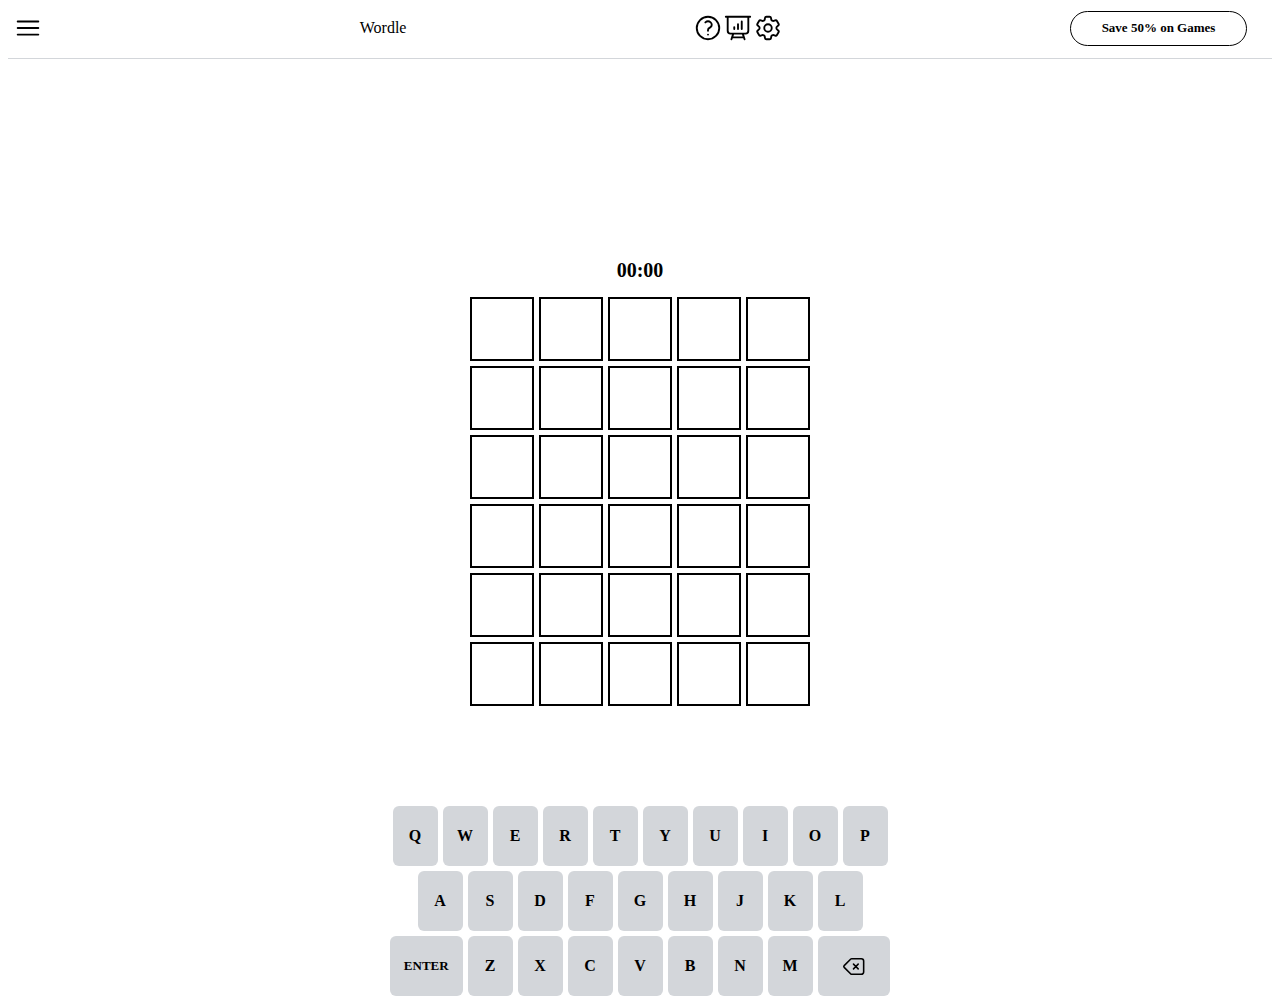
==== index.html @ 544c4fed "wordle-clone" ====
<!DOCTYPE html>
<html lang="en">
  <head>
    <meta charset="UTF-8" />
    <meta name="viewport" content="width=device-width, initial-scale=1.0" />
    <title>wordle-clone</title>
    <link rel="stylesheet" href="css/main.css" />
    <link rel="stylesheet" href="css/footer.css" />
    <link rel="stylesheet" href="css/header.css" />
  </head>
  <body>
    <header>
      <div class="menu-bar__img">
        <img src="assets/bar3.svg" alt="" />
      </div>
      <div class="main-title">Wordle</div>
      <div class="setting__img">
        <img src="assets/question.svg" alt="" />
        <img src="assets/statistic.svg" alt="" />
        <img src="assets/setting.svg" alt="" />
      </div>
      <div class="save">Save 50% on Games</div>
    </header>

    <main>
      <div id="time">00:00</div>
      <div class="board-row row-0">
        <div class="board-block" data-index="00"></div>
        <div class="board-block" data-index="01"></div>
        <div class="board-block" data-index="02"></div>
        <div class="board-block" data-index="03"></div>
        <div class="board-block" data-index="04"></div>
      </div>
      <div class="board-row row-1">
        <div class="board-block" data-index="10"></div>
        <div class="board-block" data-index="11"></div>
        <div class="board-block" data-index="12"></div>
        <div class="board-block" data-index="13"></div>
        <div class="board-block" data-index="14"></div>
      </div>
      <div class="board-row row-2">
        <div class="board-block" data-index="20"></div>
        <div class="board-block" data-index="21"></div>
        <div class="board-block" data-index="22"></div>
        <div class="board-block" data-index="23"></div>
        <div class="board-block" data-index="24"></div>
      </div>
      <div class="board-row row-3">
        <div class="board-block" data-index="30"></div>
        <div class="board-block" data-index="31"></div>
        <div class="board-block" data-index="32"></div>
        <div class="board-block" data-index="33"></div>
        <div class="board-block" data-index="34"></div>
      </div>
      <div class="board-row row-4">
        <div class="board-block" data-index="40"></div>
        <div class="board-block" data-index="41"></div>
        <div class="board-block" data-index="42"></div>
        <div class="board-block" data-index="43"></div>
        <div class="board-block" data-index="44"></div>
      </div>
      <div class="board-row row-5">
        <div class="board-block" data-index="50"></div>
        <div class="board-block" data-index="51"></div>
        <div class="board-block" data-index="52"></div>
        <div class="board-block" data-index="53"></div>
        <div class="board-block" data-index="54"></div>
      </div>
    </main>

    <footer>
      <div class="keyboard-row row-0">
        <div class="keyboard-block" data-key="Q">Q</div>
        <div class="keyboard-block" data-key="W">W</div>
        <div class="keyboard-block" data-key="E">E</div>
        <div class="keyboard-block" data-key="R">R</div>
        <div class="keyboard-block" data-key="T">T</div>
        <div class="keyboard-block" data-key="Y">Y</div>
        <div class="keyboard-block" data-key="U">U</div>
        <div class="keyboard-block" data-key="I">I</div>
        <div class="keyboard-block" data-key="O">O</div>
        <div class="keyboard-block" data-key="P">P</div>
      </div>
      <div class="keyboard-row row-1">
        <div class="keyboard-block" data-key="A">A</div>
        <div class="keyboard-block" data-key="S">S</div>
        <div class="keyboard-block" data-key="D">D</div>
        <div class="keyboard-block" data-key="F">F</div>
        <div class="keyboard-block" data-key="G">G</div>
        <div class="keyboard-block" data-key="H">H</div>
        <div class="keyboard-block" data-key="J">J</div>
        <div class="keyboard-block" data-key="K">K</div>
        <div class="keyboard-block" data-key="L">L</div>
      </div>
      <div class="keyboard-row row-2">
        <div class="keyboard-block__wide" data-key="ENTER">ENTER</div>
        <div class="keyboard-block" data-key="Z">Z</div>
        <div class="keyboard-block" data-key="X">X</div>
        <div class="keyboard-block" data-key="C">C</div>
        <div class="keyboard-block" data-key="V">V</div>
        <div class="keyboard-block" data-key="B">B</div>
        <div class="keyboard-block" data-key="N">N</div>
        <div class="keyboard-block" data-key="M">M</div>
        <div class="keyboard-block__wide" data-key="BACK">
          <div class="keyboard-block__wide-img">
            <img src="assets/back-space.svg" alt="" />
          </div>
        </div>
      </div>
    </footer>
    <script src="js/index.js"></script>
  </body>
</html>
---- css/main.css ----
main {
  display: flex;
  justify-content: center;
  align-items: center;
  gap: 5px;
  flex-direction: column;
}

.board-row {
  display: flex;
  justify-content: center;
  align-items: center;
  gap: 5px;
}

.board-block {
  display: flex;
  justify-content: center;
  align-items: center;
  border: 2px solid black;
  width: 60px;
  height: 60px;
}

#time {
  display: flex;
  justify-content: center;
  align-items: center;
  font-weight: bold;
  font-size: 20px;
  margin-bottom: 10px;
}
---- css/footer.css ----
footer {
  display: flex;
  justify-content: center;
  align-items: center;
  margin-top: 100px;
  flex-direction: column;
  gap: 5px;
}

.keyboard-row {
  display: flex;
  justify-content: center;
  align-items: center;
  gap: 5px;
  font-weight: bold;
}

.keyboard-block {
  display: flex;
  justify-content: center;
  align-items: center;
  width: 45px;
  height: 60px;
  background-color: #d3d6da;
  border-radius: 6px;
}

.keyboard-block__wide {
  display: flex;
  justify-content: center;
  align-items: center;
  width: 72.5px;
  height: 60px;
  font-size: 13px;
  background-color: #d3d6da;
  border-radius: 6px;
}

.keyboard-block__wide-img {
  display: flex;
  justify-content: center;
  align-items: center;
  width: 25px;
}
---- css/header.css ----
header {
  display: flex;
  justify-content: space-between;
  align-items: center;
  border-bottom: 1px solid #d3d6da;
  height: 40px;
  padding-bottom: 10px;
  margin-bottom: 200px;
}

.menu-bar__img {
  display: flex;
  justify-content: center;
  align-items: center;
  width: 30px;
  margin-left: 5px;
}

.setting__img {
  display: flex;
  justify-content: center;
  align-items: center;
  width: 30px;
}

.save {
  display: flex;
  justify-content: center;
  align-items: center;
  border: 1px solid black;
  border-radius: 20px;
  width: 175px;
  height: 33px;
  font-size: 13px;
  font-weight: bold;
  margin-right: 25px;
}
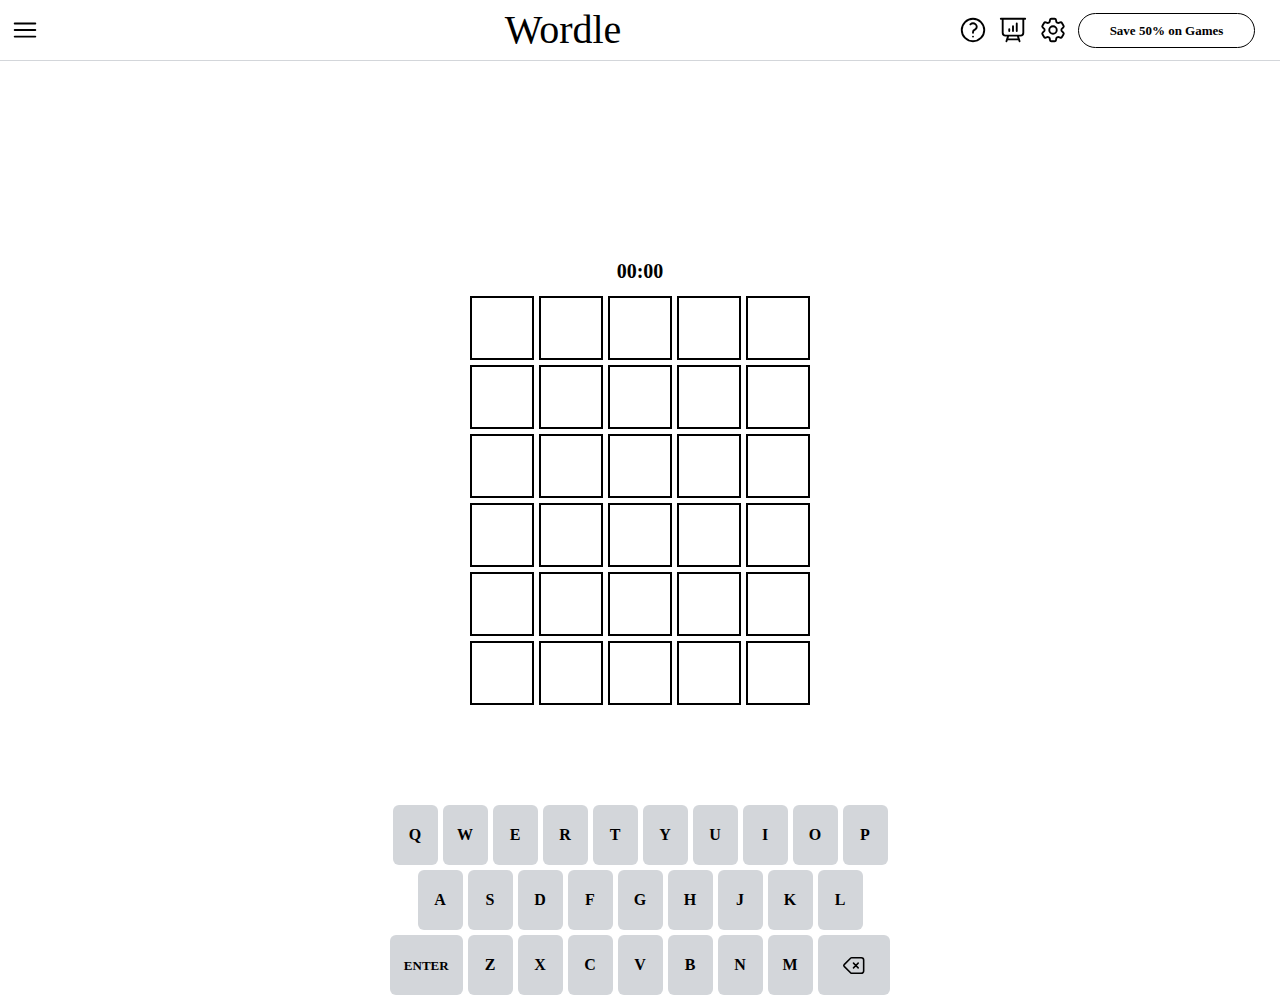
==== commit cf5822dc: "wordle" ====
--- a/index.html
+++ b/index.html
@@ -4,22 +4,29 @@
     <meta charset="UTF-8" />
     <meta name="viewport" content="width=device-width, initial-scale=1.0" />
     <title>wordle-clone</title>
+    <link rel="stylesheet" href="css/reset.css" />
     <link rel="stylesheet" href="css/main.css" />
     <link rel="stylesheet" href="css/footer.css" />
     <link rel="stylesheet" href="css/header.css" />
   </head>
   <body>
     <header>
-      <div class="menu-bar__img">
+      <div class="menu-bar__left">
         <img src="assets/bar3.svg" alt="" />
       </div>
       <div class="main-title">Wordle</div>
-      <div class="setting__img">
-        <img src="assets/question.svg" alt="" />
-        <img src="assets/statistic.svg" alt="" />
-        <img src="assets/setting.svg" alt="" />
+      <div class="menu-bar">
+        <div class="menu-bar__right">
+          <img src="assets/question.svg" alt="" />
+        </div>
+        <div class="menu-bar__right">
+          <img src="assets/statistic.svg" alt="" />
+        </div>
+        <div class="menu-bar__right">
+          <img src="assets/setting.svg" alt="" />
+        </div>
+        <div class="save">Save 50% on Games</div>
       </div>
-      <div class="save">Save 50% on Games</div>
     </header>
 
     <main>
--- a/css/footer.css
+++ b/css/footer.css
@@ -23,6 +23,7 @@
   height: 60px;
   background-color: #d3d6da;
   border-radius: 6px;
+  cursor: pointer;
 }
 
 .keyboard-block__wide {
@@ -34,6 +35,7 @@
   font-size: 13px;
   background-color: #d3d6da;
   border-radius: 6px;
+  cursor: pointer;
 }
 
 .keyboard-block__wide-img {
--- a/css/header.css
+++ b/css/header.css
@@ -6,21 +6,33 @@
   height: 40px;
   padding-bottom: 10px;
   margin-bottom: 200px;
+  margin-top: 10px;
 }
 
-.menu-bar__img {
+.main-title {
+  font-size: 40px;
+  margin-left: 10%;
+}
+.menu-bar {
+  display: flex;
+  justify-content: center;
+  align-items: center;
+}
+
+.menu-bar__left {
   display: flex;
   justify-content: center;
   align-items: center;
   width: 30px;
-  margin-left: 5px;
+  margin-left: 10px;
 }
 
-.setting__img {
+.menu-bar__right {
   display: flex;
   justify-content: center;
   align-items: center;
   width: 30px;
+  margin-right: 10px;
 }
 
 .save {
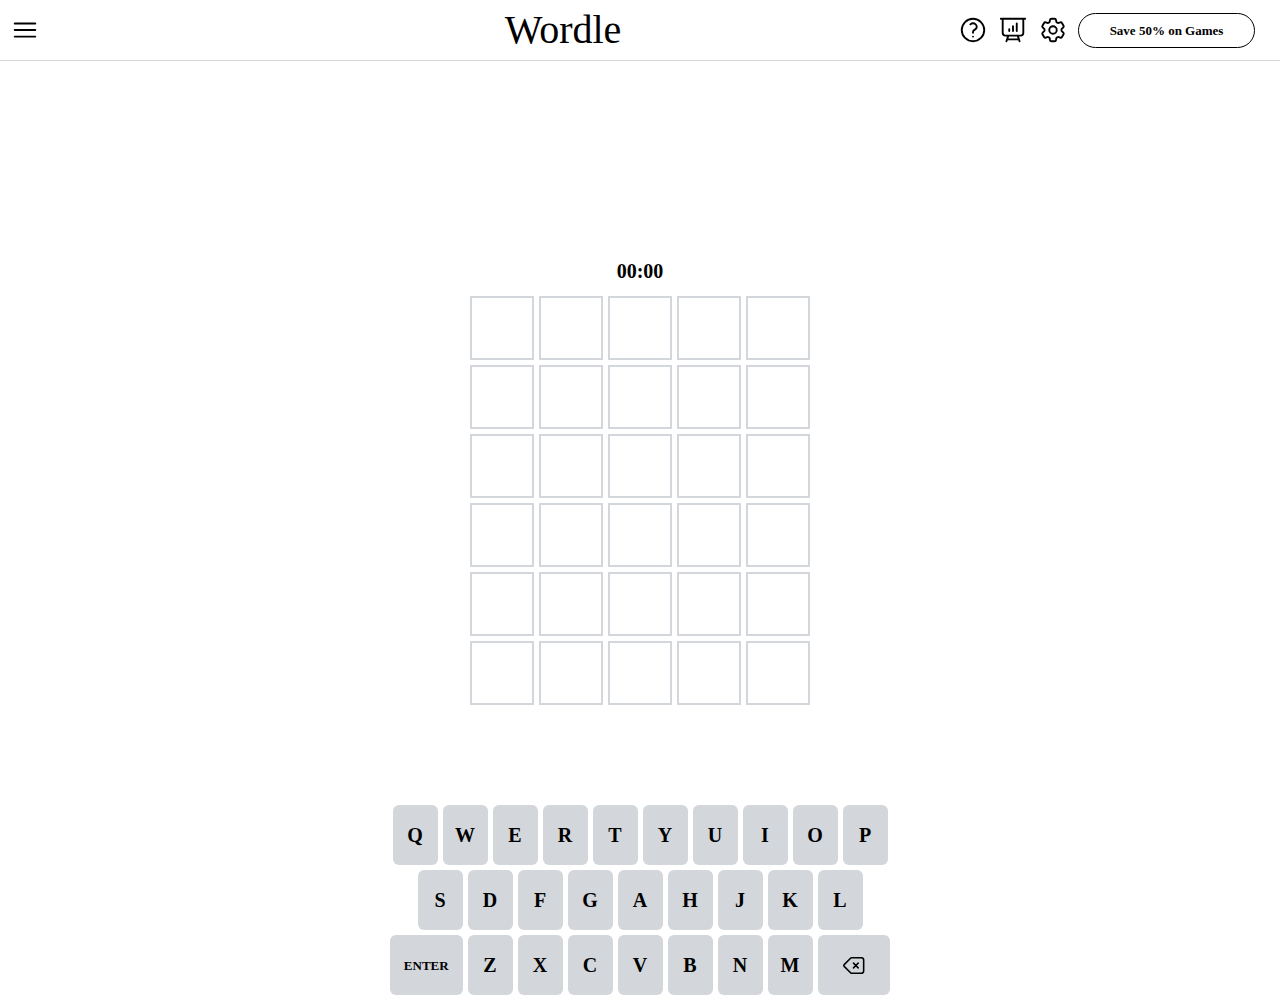
==== commit 92f8032f: "//" ====
--- a/index.html
+++ b/index.html
@@ -31,42 +31,42 @@
 
     <main>
       <div id="time">00:00</div>
-      <div class="board-row row-0">
+      <div class="board-row-0">
         <div class="board-block" data-index="00"></div>
         <div class="board-block" data-index="01"></div>
         <div class="board-block" data-index="02"></div>
         <div class="board-block" data-index="03"></div>
         <div class="board-block" data-index="04"></div>
       </div>
-      <div class="board-row row-1">
+      <div class="board-row-1">
         <div class="board-block" data-index="10"></div>
         <div class="board-block" data-index="11"></div>
         <div class="board-block" data-index="12"></div>
         <div class="board-block" data-index="13"></div>
         <div class="board-block" data-index="14"></div>
       </div>
-      <div class="board-row row-2">
+      <div class="board-row-2">
         <div class="board-block" data-index="20"></div>
         <div class="board-block" data-index="21"></div>
         <div class="board-block" data-index="22"></div>
         <div class="board-block" data-index="23"></div>
         <div class="board-block" data-index="24"></div>
       </div>
-      <div class="board-row row-3">
+      <div class="board-row-3">
         <div class="board-block" data-index="30"></div>
         <div class="board-block" data-index="31"></div>
         <div class="board-block" data-index="32"></div>
         <div class="board-block" data-index="33"></div>
         <div class="board-block" data-index="34"></div>
       </div>
-      <div class="board-row row-4">
+      <div class="board-row-4">
         <div class="board-block" data-index="40"></div>
         <div class="board-block" data-index="41"></div>
         <div class="board-block" data-index="42"></div>
         <div class="board-block" data-index="43"></div>
         <div class="board-block" data-index="44"></div>
       </div>
-      <div class="board-row row-5">
+      <div class="board-row-5">
         <div class="board-block" data-index="50"></div>
         <div class="board-block" data-index="51"></div>
         <div class="board-block" data-index="52"></div>
@@ -89,18 +89,18 @@
         <div class="keyboard-block" data-key="P">P</div>
       </div>
       <div class="keyboard-row row-1">
-        <div class="keyboard-block" data-key="A">A</div>
         <div class="keyboard-block" data-key="S">S</div>
         <div class="keyboard-block" data-key="D">D</div>
         <div class="keyboard-block" data-key="F">F</div>
         <div class="keyboard-block" data-key="G">G</div>
+        <div class="keyboard-block" data-key="A">A</div>
         <div class="keyboard-block" data-key="H">H</div>
         <div class="keyboard-block" data-key="J">J</div>
         <div class="keyboard-block" data-key="K">K</div>
         <div class="keyboard-block" data-key="L">L</div>
       </div>
       <div class="keyboard-row row-2">
-        <div class="keyboard-block__wide" data-key="ENTER">ENTER</div>
+        <div class="keyboard-block__wide" data-key="enter">ENTER</div>
         <div class="keyboard-block" data-key="Z">Z</div>
         <div class="keyboard-block" data-key="X">X</div>
         <div class="keyboard-block" data-key="C">C</div>
@@ -108,7 +108,7 @@
         <div class="keyboard-block" data-key="B">B</div>
         <div class="keyboard-block" data-key="N">N</div>
         <div class="keyboard-block" data-key="M">M</div>
-        <div class="keyboard-block__wide" data-key="BACK">
+        <div class="keyboard-block__wide" data-key="back">
           <div class="keyboard-block__wide-img">
             <img src="assets/back-space.svg" alt="" />
           </div>
--- a/css/main.css
+++ b/css/main.css
@@ -6,7 +6,37 @@
   flex-direction: column;
 }
 
-.board-row {
+.board-row-0 {
+  display: flex;
+  justify-content: center;
+  align-items: center;
+  gap: 5px;
+}
+.board-row-1 {
+  display: flex;
+  justify-content: center;
+  align-items: center;
+  gap: 5px;
+}
+.board-row-2 {
+  display: flex;
+  justify-content: center;
+  align-items: center;
+  gap: 5px;
+}
+.board-row-3 {
+  display: flex;
+  justify-content: center;
+  align-items: center;
+  gap: 5px;
+}
+.board-row-4 {
+  display: flex;
+  justify-content: center;
+  align-items: center;
+  gap: 5px;
+}
+.board-row-5 {
   display: flex;
   justify-content: center;
   align-items: center;
@@ -17,9 +47,11 @@
   display: flex;
   justify-content: center;
   align-items: center;
-  border: 2px solid black;
+  border: 2px solid #d3d6da;
   width: 60px;
   height: 60px;
+  font-weight: bold;
+  font-size: 30px;
 }
 
 #time {
--- a/css/footer.css
+++ b/css/footer.css
@@ -24,6 +24,9 @@
   background-color: #d3d6da;
   border-radius: 6px;
   cursor: pointer;
+  border: none;
+  font-weight: bold;
+  font-size: 20px;
 }
 
 .keyboard-block__wide {
@@ -34,6 +37,7 @@
   height: 60px;
   font-size: 13px;
   background-color: #d3d6da;
+  border: none;
   border-radius: 6px;
   cursor: pointer;
 }
--- a/css/header.css
+++ b/css/header.css
@@ -46,4 +46,4 @@
   font-size: 13px;
   font-weight: bold;
   margin-right: 25px;
-}
+}